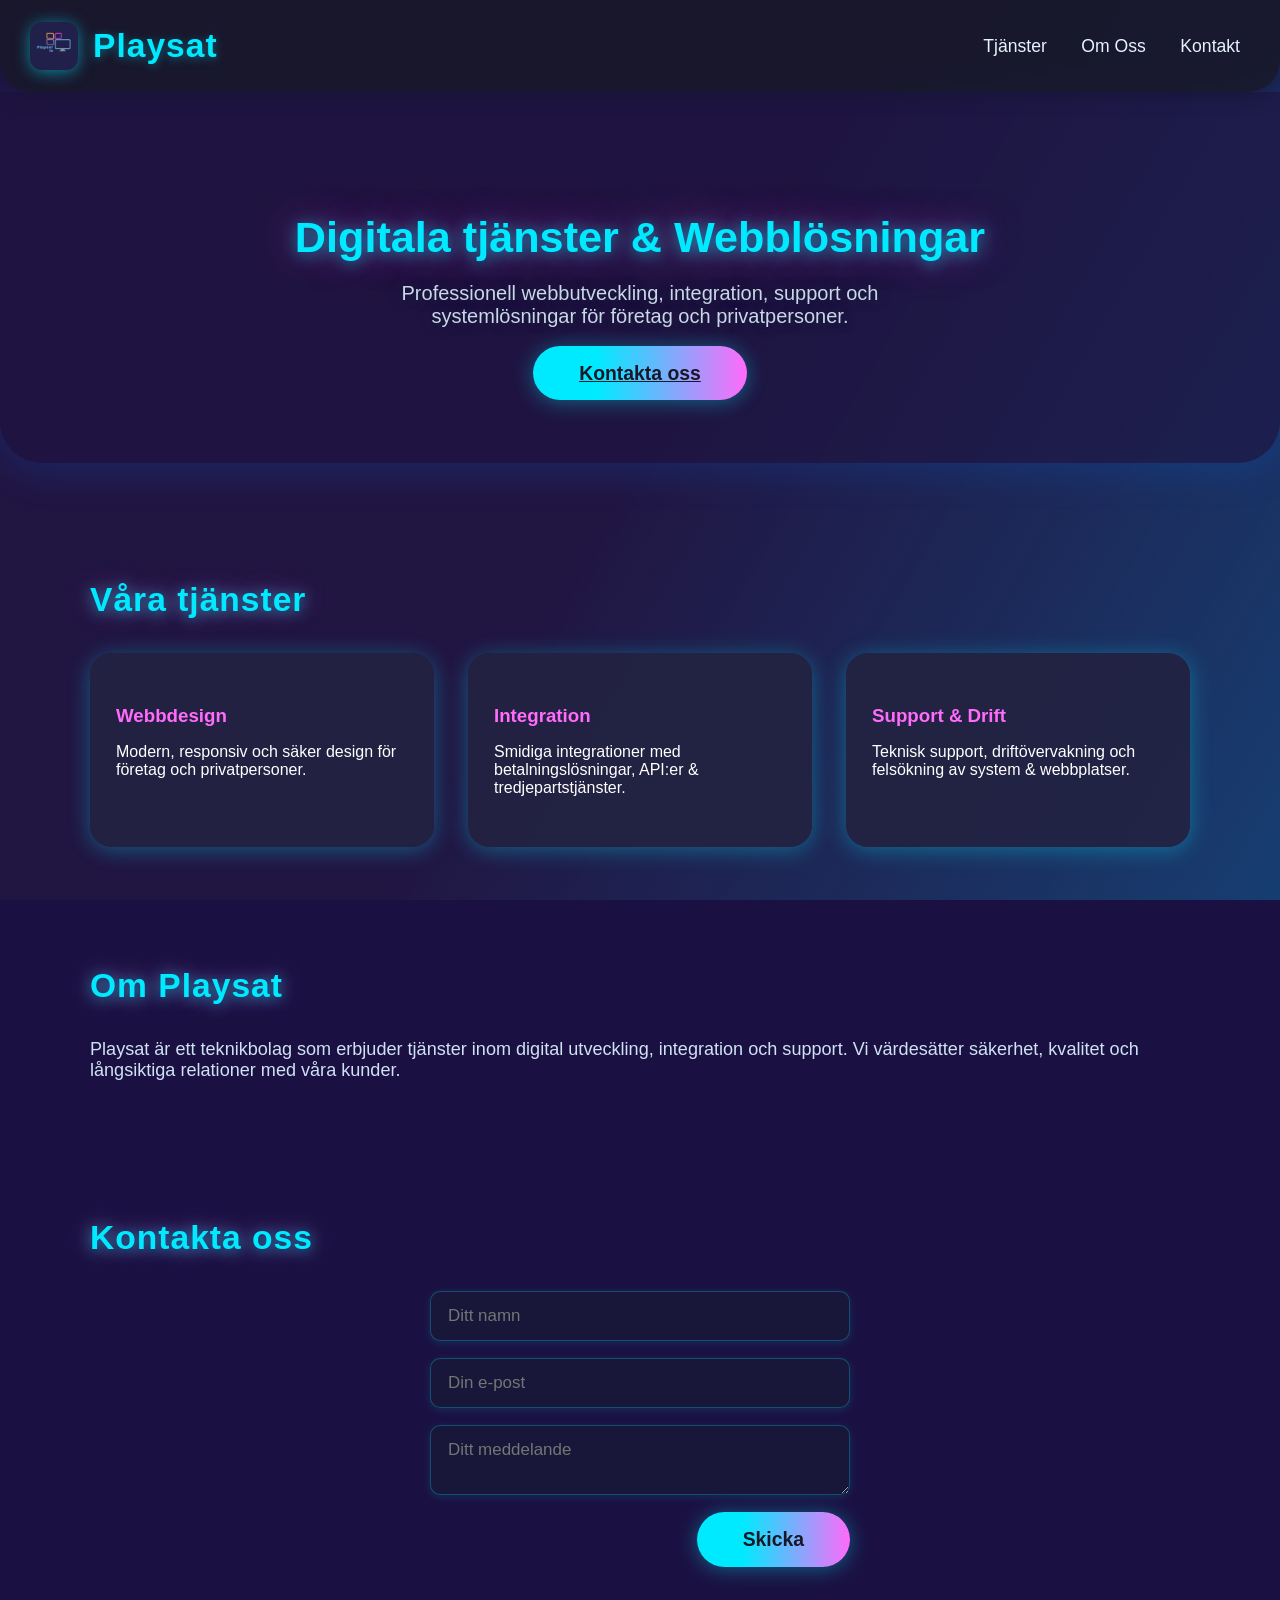
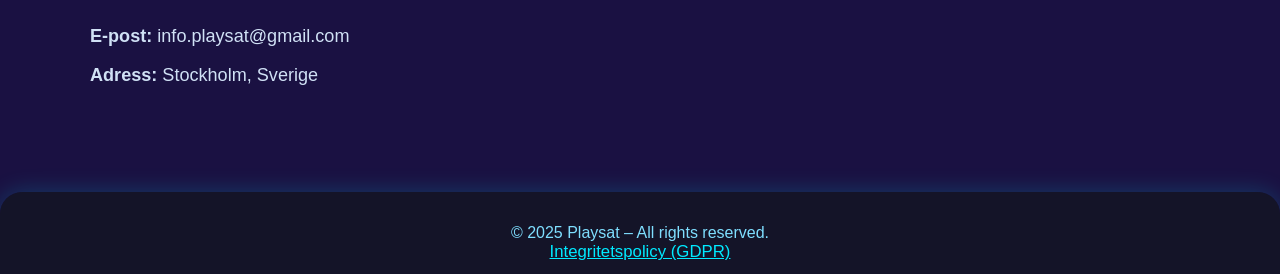
==== index.html @ 09a745bb "Add files via upload Första uppladdningen" ====
<!DOCTYPE html>
<html lang="sv">
<head>
  <meta charset="UTF-8">
  <meta name="viewport" content="width=device-width,initial-scale=1">
  <meta name="description" content="Playsat – Professionella digitala tjänster, webbdesign, systemintegration & support för företag och privatpersoner.">
  <title>Playsat</title>
  <link rel="stylesheet" href="style.css">
  <link rel="icon" href="ic_launcher.png" type="image/png">
  <!-- Favicon (valfritt) -->
  <!-- <link rel="icon" type="image/png" href="ic_launcher.png"> -->
</head>
<body>
  <header>
    <div class="logo-wrap">
      <img src="ic_launcher.png" alt="Playsat Logo" class="logo">
      <span class="brand-title">Playsat</span>
    </div>
    <nav>
      <a href="#services">Tjänster</a>
      <a href="#about">Om Oss</a>
      <a href="#contact">Kontakt</a>
    </nav>
  </header>
  <main>
    <section class="hero">
      <h1>Digitala tjänster & Webblösningar</h1>
      <p>
        Professionell webbutveckling, integration, support och systemlösningar för företag och privatpersoner.
      </p>
      <a href="#contact" class="cta-btn">Kontakta oss</a>
    </section>

    <section id="services" class="section services">
      <h2>Våra tjänster</h2>
      <div class="service-grid">
        <div class="service-card">
          <h3>Webbdesign</h3>
          <p>Modern, responsiv och säker design för företag och privatpersoner.</p>
        </div>
        <div class="service-card">
          <h3>Integration</h3>
          <p>Smidiga integrationer med betalningslösningar, API:er & tredjepartstjänster.</p>
        </div>
        <div class="service-card">
          <h3>Support & Drift</h3>
          <p>Teknisk support, driftövervakning och felsökning av system & webbplatser.</p>
        </div>
      </div>
    </section>

    <section id="about" class="section about">
      <h2>Om Playsat</h2>
      <p>
        Playsat är ett teknikbolag som erbjuder tjänster inom digital utveckling, integration och support.
        Vi värdesätter säkerhet, kvalitet och långsiktiga relationer med våra kunder.
      </p>
    </section>

    <section id="contact" class="section contact">
      <h2>Kontakta oss</h2>
      <form 
        class="contact-form" 
        id="contactForm"
        autocomplete="off"
      >
        <input type="text" name="name" placeholder="Ditt namn" required>
        <input type="email" name="email" placeholder="Din e-post" required>
        <textarea name="message" placeholder="Ditt meddelande" required></textarea>
        <!-- Honeypot for bots -->
        <input type="text" name="_gotcha" style="display:none">
        <button type="submit" class="cta-btn">Skicka</button>
        <div id="form-status" style="margin-top:18px;font-size:1.13rem;"></div>
      </form>
      <div class="contact-details">
        <p><strong>E-post:</strong> info.playsat@gmail.com</p>
        <p><strong>Adress:</strong> Stockholm, Sverige</p>
      </div>
    </section>
  </main>
  <footer>
    <span>© 2025 Playsat – All rights reserved.</span>
    <br>
    <a href="#privacy" class="privacy-link">Integritetspolicy (GDPR)</a>
  </footer>
  
  <!-- Modal för GDPR/Integritetspolicy -->
  <div id="privacy-modal" class="privacy-modal">
    <div class="privacy-modal-content">
      <span id="privacy-close" class="privacy-close">&times;</span>
      <h2>Integritetspolicy (GDPR)</h2>
      <p>
        Playsat värnar om din personliga integritet och följer EU:s dataskyddsförordning (GDPR). Vi samlar endast in den information som är nödvändig för att kunna kommunicera med dig och leverera våra tjänster. <br><br>
        <strong>Personuppgifter:</strong> Vi kan samla in namn, e-postadress och meddelanden om du kontaktar oss via formuläret.<br>
        <strong>Användning av uppgifter:</strong> Uppgifterna används endast för kundkontakt, fakturering och support.<br>
        <strong>Lagring & säkerhet:</strong> Vi lagrar dina uppgifter säkert och lämnar aldrig ut dem till tredje part utan ditt samtycke.<br>
        <strong>Rättigheter:</strong> Du har rätt att begära utdrag, rättelse eller radering av dina personuppgifter. Kontakta oss via e-post för frågor om integritet.<br>
        <strong>Kakor (cookies):</strong> Vår webbplats använder endast tekniskt nödvändiga kakor och inga spårningskakor.<br><br>
        Vid frågor, kontakta oss på <a href="mailto:info.playsat@gmail.com">info.playsat@gmail.com</a>.
      </p>
    </div>
  </div>
  <script>
  // GDPR Modal hantering
  document.querySelector('.privacy-link').onclick = function(e) {
    e.preventDefault();
    document.getElementById('privacy-modal').style.display = 'flex';
  };
  document.getElementById('privacy-close').onclick = function() {
    document.getElementById('privacy-modal').style.display = 'none';
  };
  window.onclick = function(event) {
    var modal = document.getElementById('privacy-modal');
    if (event.target == modal) {
      modal.style.display = "none";
    }
  };

  // AJAX Formspree-integration
  document.addEventListener('DOMContentLoaded', function() {
    var form = document.getElementById('contactForm');
    var status = document.getElementById('form-status');
    if (form) {
      form.addEventListener('submit', function(ev) {
        ev.preventDefault();
        status.textContent = "";
        var data = new FormData(form);
        fetch('https://formspree.io/f/xovlljnk', {
          method: 'POST',
          body: data,
          headers: { 'Accept': 'application/json' }
        }).then(function(response) {
          if (response.ok) {
            form.reset();
            status.textContent = "Tack för ditt meddelande! Vi återkommer så snart vi kan.";
            status.style.color = "#00eaff";
          } else {
            response.json().then(function(data){
              if (Object.hasOwn(data, 'errors')) {
                status.textContent = data["errors"].map(function(error) { return error["message"]; }).join(", ");
              } else {
                status.textContent = "Ett fel uppstod, försök igen.";
              }
              status.style.color = "#ff4444";
            });
          }
        }).catch(function(error) {
          status.textContent = "Kunde inte skicka meddelandet. Kontrollera din internetanslutning.";
          status.style.color = "#ff4444";
        });
      });
    }
  });
  </script>
</body>
</html>
---- style.css ----
/* ====== Allmän Bas ====== */
html, body {
  height: 100%;
  margin: 0;
  padding: 0;
  font-family: 'Segoe UI', Arial, sans-serif;
  background: #1a1142 url('blue-and-pink-aesthetic-neon-2rsn3z0iezyln2nl.jpg') no-repeat center center fixed;
  background-size: cover;
  color: #e8f2fc;
}

/* Skuggad overlay för att läsa text */
body::before {
  content: "";
  position: fixed;
  z-index: 0;
  top: 0; left: 0; right: 0; bottom: 0;
  background: linear-gradient(120deg, #26194399 50%, #11baf244 100%);
  pointer-events: none;
}

header {
  background: rgba(24,24,40, 0.85);
  box-shadow: 0 4px 18px 0 #14143499;
  display: flex;
  align-items: center;
  justify-content: space-between;
  padding: 22px 40px 22px 30px;
  position: sticky;
  top: 0;
  z-index: 10;
  border-radius: 0 0 32px 32px;
}

.logo-wrap {
  display: flex;
  align-items: center;
  gap: 15px;
}

.logo {
  width: 48px;
  height: 48px;
  border-radius: 12px;
  background: #20204a;
  box-shadow: 0 2px 16px #00eaff88;
}

.brand-title {
  font-size: 2.1rem;
  font-weight: bold;
  letter-spacing: 1px;
  color: #00eaff;
  text-shadow: 0 2px 10px #00eaff60;
}

nav a {
  color: #e8f2fc;
  text-decoration: none;
  font-size: 1.1rem;
  margin-left: 30px;
  transition: color .2s;
}

nav a:hover {
  color: #ff6bfa;
  text-shadow: 0 0 6px #ff98fb99;
}

/* ====== Hero Section ====== */
.hero {
  text-align: center;
  padding: 85px 16px 78px 16px;
  background: rgba(30,20,65,0.6);
  box-shadow: 0 8px 40px 0 #0070f033;
  border-radius: 0 0 42px 42px;
  position: relative;
  z-index: 1;
  margin-bottom: 36px;
}

.hero h1 {
  font-size: 2.7rem;
  margin-bottom: 20px;
  color: #00eaff;
  text-shadow: 0 2px 16px #00eaff99, 0 0 38px #fa49d188;
}

.hero p {
  font-size: 1.25rem;
  color: #c8d8e8;
  max-width: 540px;
  margin: 0 auto 34px auto;
  text-shadow: 0 0 12px #1b1b3d;
}

.cta-btn {
  background: linear-gradient(90deg, #00eaff 30%, #ff6bfa 100%);
  color: #181828;
  padding: 16px 46px;
  font-size: 1.21rem;
  font-weight: bold;
  border: none;
  border-radius: 28px;
  cursor: pointer;
  box-shadow: 0 2px 20px #00eaff60;
  transition: background .2s, color .2s, box-shadow .2s;
}

.cta-btn:hover {
  background: #ff6bfa;
  color: #fff;
  box-shadow: 0 4px 24px #ff98fb55;
}

/* ====== Sections ====== */
.section {
  padding: 54px 0 38px 0;
  max-width: 1100px;
  margin: 0 auto;
  position: relative;
  z-index: 1;
}

h2 {
  color: #00eaff;
  margin-bottom: 34px;
  font-size: 2.1rem;
  letter-spacing: 1px;
  text-shadow: 0 2px 14px #00eaff80, 0 0 24px #ff98fb77;
}

.services .service-grid {
  display: grid;
  grid-template-columns: repeat(auto-fit,minmax(270px,1fr));
  gap: 34px;
}

.service-card {
  background: rgba(35,35,66,0.93);
  border-radius: 22px;
  box-shadow: 0 3px 22px #00eaff55;
  padding: 34px 26px;
  color: #fff;
  text-align: left;
  transition: box-shadow .2s;
}

.service-card:hover {
  box-shadow: 0 8px 38px #ff98fb77;
}

.service-card h3 {
  color: #ff6bfa;
  margin-bottom: 10px;
}

.about p, .contact-details {
  color: #d0e1f5;
  font-size: 1.13rem;
}

/* ====== Kontakt ====== */
.contact-form {
  max-width: 420px;
  margin: 0 auto 24px auto;
  display: flex;
  flex-direction: column;
  gap: 17px;
}

.contact-form input,
.contact-form textarea {
  background: #1a1a38cc;
  border: 1.5px solid #00eaff44;
  color: #e8f2fc;
  font-size: 1.06rem;
  border-radius: 10px;
  padding: 14px 17px;
  outline: none;
  transition: border .2s, box-shadow .2s;
  font-family: inherit;
  box-shadow: 0 2px 8px #00eaff22;
}

.contact-form input:focus,
.contact-form textarea:focus {
  border: 1.5px solid #ff6bfa;
  box-shadow: 0 0 12px #ff6bfa44;
}

.contact-form button {
  align-self: flex-end;
}

/* ====== Footer ====== */
footer {
  background: rgba(21,21,39,0.93);
  color: #7fdfff;
  text-align: center;
  font-size: 1rem;
  padding: 32px 0 12px 0;
  border-radius: 22px 22px 0 0;
  margin-top: 50px;
  box-shadow: 0 0 24px #00eaff33;
  position: relative;
  z-index: 2;
}

.privacy-link {
  color: #00eaff;
  text-decoration: underline;
  cursor: pointer;
  font-size: 1.05rem;
}

.privacy-modal {
  display: none;
  position: fixed;
  z-index: 5000;
  left: 0; top: 0;
  width: 100vw;
  height: 100vh;
  background: rgba(20, 30, 44, 0.92);
  align-items: center;
  justify-content: center;
}

.privacy-modal-content {
  background: #222243ee;
  color: #e8f2fc;
  border-radius: 24px;
  max-width: 480px;
  margin: 70px auto;
  padding: 38px 34px 28px 34px;
  position: relative;
  box-shadow: 0 8px 40px #ff98fb40;
  font-size: 1.09rem;
}

.privacy-close {
  position: absolute;
  top: 18px; right: 22px;
  font-size: 2.1rem;
  color: #00eaff;
  cursor: pointer;
}

.privacy-modal a {
  color: #00eaff;
  text-decoration: underline;
}


/* ====== Responsive ====== */
@media (max-width: 700px) {
  header {
    flex-direction: column;
    padding: 14px 12px;
    gap: 12px;
    border-radius: 0 0 18px 18px;
  }
  nav {
    margin-left: 0;
  }
  .hero {
    padding: 42px 4px 38px 4px;
    border-radius: 0 0 18px 18px;
  }
  .brand-title {
    font-size: 1.35rem;
  }
  h2 {
    font-size: 1.3rem;
  }
  .service-card {
    padding: 20px 10px;
  }
}
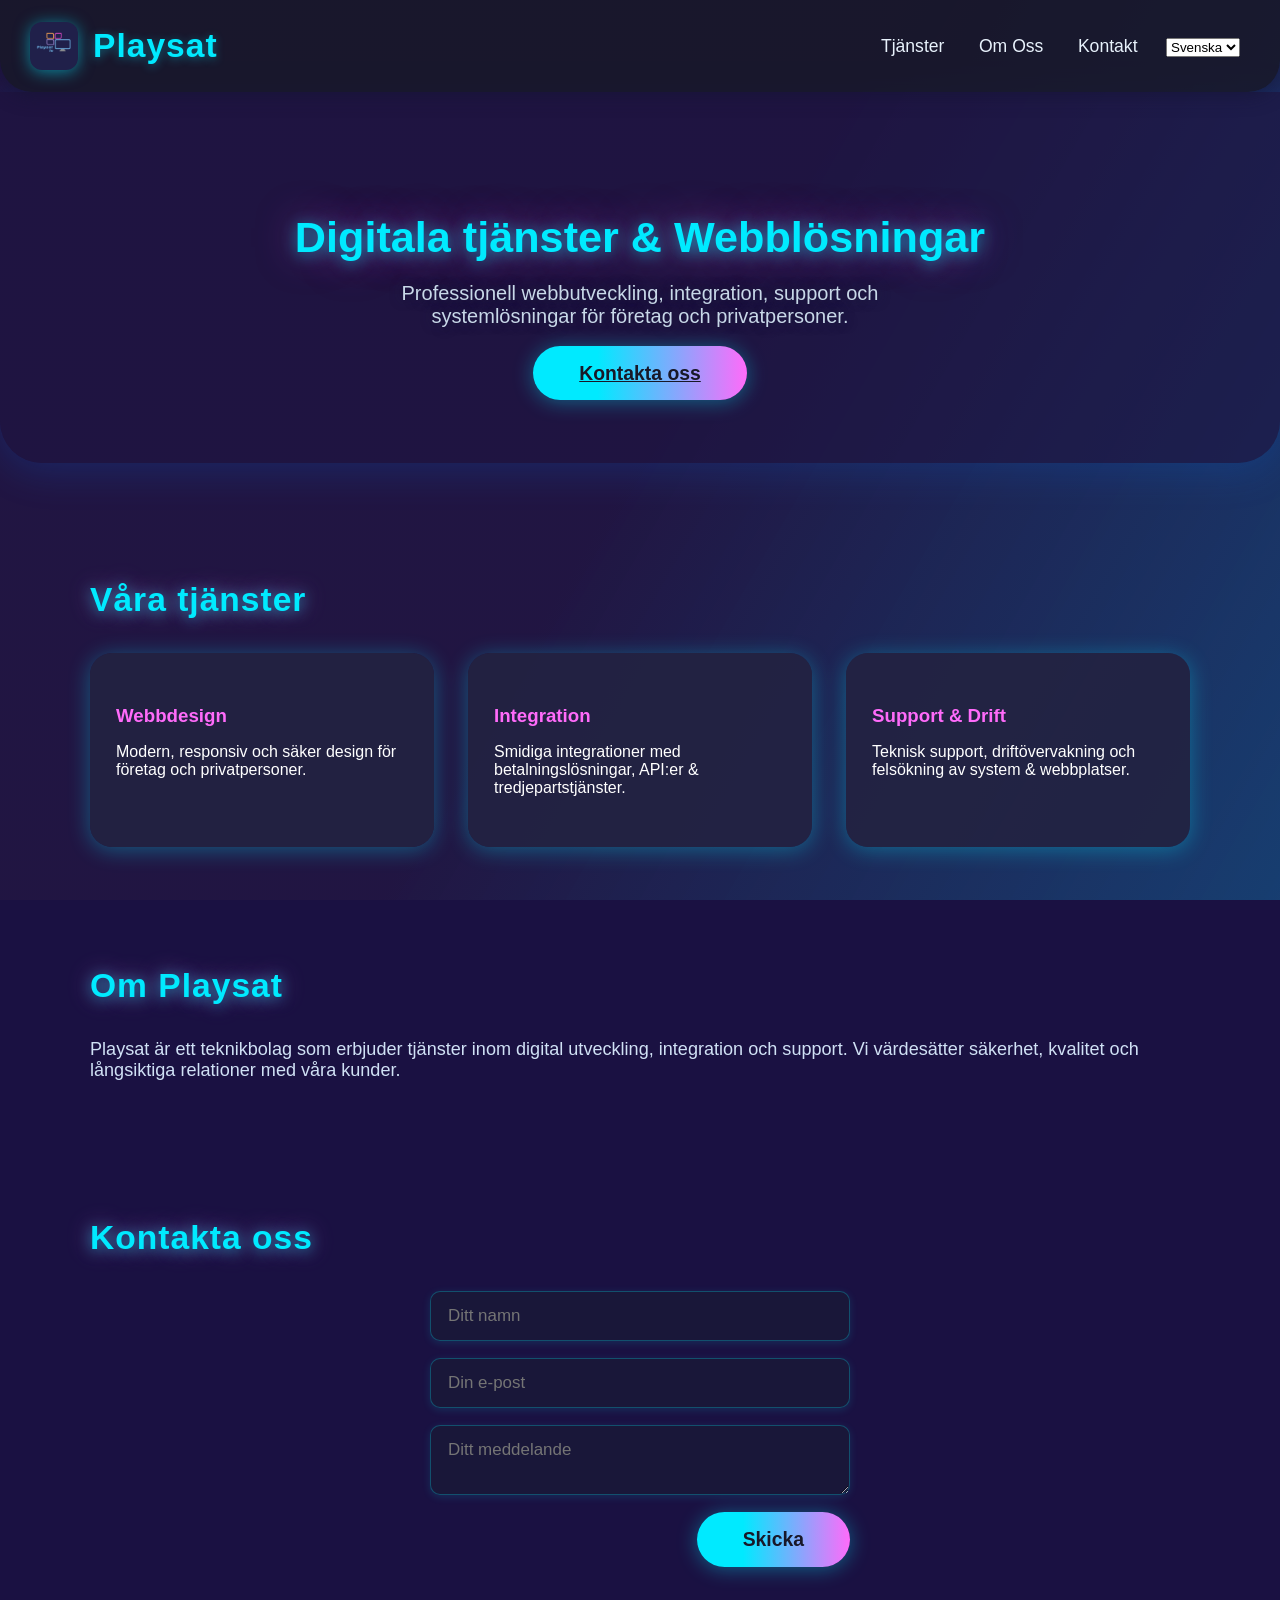
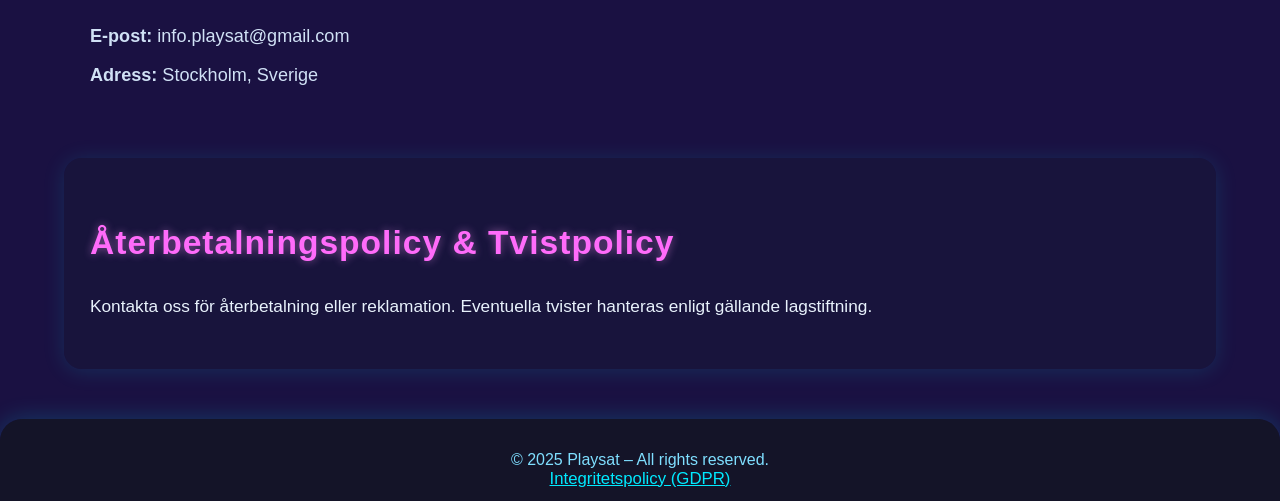
==== commit 5c3c0374: "Add files via upload Uppdaterad hemsida" ====
--- a/index.html
+++ b/index.html
@@ -7,8 +7,6 @@
   <title>Playsat</title>
   <link rel="stylesheet" href="style.css">
   <link rel="icon" href="ic_launcher.png" type="image/png">
-  <!-- Favicon (valfritt) -->
-  <!-- <link rel="icon" type="image/png" href="ic_launcher.png"> -->
 </head>
 <body>
   <header>
@@ -17,79 +15,95 @@
       <span class="brand-title">Playsat</span>
     </div>
     <nav>
-      <a href="#services">Tjänster</a>
-      <a href="#about">Om Oss</a>
-      <a href="#contact">Kontakt</a>
+      <a href="#services" data-translate="nav-services">Tjänster</a>
+      <a href="#about" data-translate="nav-about">Om Oss</a>
+      <a href="#contact" data-translate="nav-contact">Kontakt</a>
+      <select id="lang-switcher" style="margin-left:24px;">
+        <option value="sv">Svenska</option>
+        <option value="en">English</option>
+        <option value="fr">Français</option>
+        <option value="es">Español</option>
+        <option value="de">Deutsch</option>
+        <option value="tr">Türkçe</option>
+        <option value="ar">العربية</option>
+      </select>
     </nav>
   </header>
   <main>
     <section class="hero">
-      <h1>Digitala tjänster & Webblösningar</h1>
-      <p>
+      <h1 data-translate="hero-title">Digitala tjänster & Webblösningar</h1>
+      <p data-translate="hero-desc">
         Professionell webbutveckling, integration, support och systemlösningar för företag och privatpersoner.
       </p>
-      <a href="#contact" class="cta-btn">Kontakta oss</a>
+      <a href="#contact" class="cta-btn" data-translate="cta-contact">Kontakta oss</a>
     </section>
 
     <section id="services" class="section services">
-      <h2>Våra tjänster</h2>
+      <h2 data-translate="services-title">Våra tjänster</h2>
       <div class="service-grid">
         <div class="service-card">
-          <h3>Webbdesign</h3>
-          <p>Modern, responsiv och säker design för företag och privatpersoner.</p>
+          <h3 data-translate="services-web">Webbdesign</h3>
+          <p data-translate="services-web-desc">Modern, responsiv och säker design för företag och privatpersoner.</p>
         </div>
         <div class="service-card">
-          <h3>Integration</h3>
-          <p>Smidiga integrationer med betalningslösningar, API:er & tredjepartstjänster.</p>
+          <h3 data-translate="services-int">Integration</h3>
+          <p data-translate="services-int-desc">Smidiga integrationer med betalningslösningar, API:er & tredjepartstjänster.</p>
         </div>
         <div class="service-card">
-          <h3>Support & Drift</h3>
-          <p>Teknisk support, driftövervakning och felsökning av system & webbplatser.</p>
+          <h3 data-translate="services-sup">Support & Drift</h3>
+          <p data-translate="services-sup-desc">Teknisk support, driftövervakning och felsökning av system & webbplatser.</p>
         </div>
       </div>
     </section>
 
     <section id="about" class="section about">
-      <h2>Om Playsat</h2>
-      <p>
+      <h2 data-translate="about-title">Om Playsat</h2>
+      <p data-translate="about-desc">
         Playsat är ett teknikbolag som erbjuder tjänster inom digital utveckling, integration och support.
         Vi värdesätter säkerhet, kvalitet och långsiktiga relationer med våra kunder.
       </p>
     </section>
 
     <section id="contact" class="section contact">
-      <h2>Kontakta oss</h2>
+      <h2 data-translate="contact-title">Kontakta oss</h2>
       <form 
         class="contact-form" 
         id="contactForm"
         autocomplete="off"
       >
-        <input type="text" name="name" placeholder="Ditt namn" required>
-        <input type="email" name="email" placeholder="Din e-post" required>
-        <textarea name="message" placeholder="Ditt meddelande" required></textarea>
-        <!-- Honeypot for bots -->
+        <input type="text" name="name" placeholder="Ditt namn" required data-translate-placeholder="contact-name">
+        <input type="email" name="email" placeholder="Din e-post" required data-translate-placeholder="contact-email">
+        <textarea name="message" placeholder="Ditt meddelande" required data-translate-placeholder="contact-msg"></textarea>
         <input type="text" name="_gotcha" style="display:none">
-        <button type="submit" class="cta-btn">Skicka</button>
+        <button type="submit" class="cta-btn" data-translate="contact-send">Skicka</button>
         <div id="form-status" style="margin-top:18px;font-size:1.13rem;"></div>
       </form>
       <div class="contact-details">
-        <p><strong>E-post:</strong> info.playsat@gmail.com</p>
-        <p><strong>Adress:</strong> Stockholm, Sverige</p>
+        <p><strong data-translate="contact-mail-label">E-post:</strong> <span data-translate="contact-mail-val">info.playsat@gmail.com</span></p>
+        <p><strong data-translate="contact-adr-label">Adress:</strong> <span data-translate="contact-adr-val">Stockholm, Sverige</span></p>
       </div>
     </section>
+    
+    <section id="policy" class="section policy">
+      <h2 data-translate="policy-title">Återbetalningspolicy & Tvistpolicy</h2>
+      <p data-translate="policy-desc">
+        Kontakta oss för återbetalning eller reklamation. Eventuella tvister hanteras enligt gällande lagstiftning.
+      </p>
+    </section>
+
   </main>
   <footer>
     <span>© 2025 Playsat – All rights reserved.</span>
     <br>
-    <a href="#privacy" class="privacy-link">Integritetspolicy (GDPR)</a>
+    <a href="#privacy" class="privacy-link" data-translate="privacy-link">Integritetspolicy (GDPR)</a>
   </footer>
   
   <!-- Modal för GDPR/Integritetspolicy -->
   <div id="privacy-modal" class="privacy-modal">
     <div class="privacy-modal-content">
       <span id="privacy-close" class="privacy-close">&times;</span>
-      <h2>Integritetspolicy (GDPR)</h2>
-      <p>
+      <h2 data-translate="gdpr-title">Integritetspolicy (GDPR)</h2>
+      <p data-translate="gdpr-desc">
         Playsat värnar om din personliga integritet och följer EU:s dataskyddsförordning (GDPR). Vi samlar endast in den information som är nödvändig för att kunna kommunicera med dig och leverera våra tjänster. <br><br>
         <strong>Personuppgifter:</strong> Vi kan samla in namn, e-postadress och meddelanden om du kontaktar oss via formuläret.<br>
         <strong>Användning av uppgifter:</strong> Uppgifterna används endast för kundkontakt, fakturering och support.<br>
@@ -101,23 +115,187 @@
     </div>
   </div>
   <script>
-  // GDPR Modal hantering
-  document.querySelector('.privacy-link').onclick = function(e) {
-    e.preventDefault();
-    document.getElementById('privacy-modal').style.display = 'flex';
-  };
-  document.getElementById('privacy-close').onclick = function() {
-    document.getElementById('privacy-modal').style.display = 'none';
-  };
-  window.onclick = function(event) {
-    var modal = document.getElementById('privacy-modal');
-    if (event.target == modal) {
-      modal.style.display = "none";
+  // Översättningar
+  const translations = {
+    sv: {
+      "nav-services":"Tjänster", "nav-about":"Om Oss", "nav-contact":"Kontakt",
+      "hero-title":"Digitala tjänster & Webblösningar",
+      "hero-desc":"Professionell webbutveckling, integration, support och systemlösningar för företag och privatpersoner.",
+      "cta-contact":"Kontakta oss",
+      "services-title":"Våra tjänster", "services-web":"Webbdesign",
+      "services-web-desc":"Modern, responsiv och säker design för företag och privatpersoner.",
+      "services-int":"Integration", "services-int-desc":"Smidiga integrationer med betalningslösningar, API:er & tredjepartstjänster.",
+      "services-sup":"Support & Drift", "services-sup-desc":"Teknisk support, driftövervakning och felsökning av system & webbplatser.",
+      "about-title":"Om Playsat", "about-desc":"Playsat är ett teknikbolag som erbjuder tjänster inom digital utveckling, integration och support.\nVi värdesätter säkerhet, kvalitet och långsiktiga relationer med våra kunder.",
+      "contact-title":"Kontakta oss", "contact-send":"Skicka",
+      "contact-name":"Ditt namn", "contact-email":"Din e-post", "contact-msg":"Ditt meddelande",
+      "contact-mail-label":"E-post:", "contact-mail-val":"info.playsat@gmail.com", "contact-adr-label":"Adress:", "contact-adr-val":"Stockholm, Sverige",
+      "policy-title":"Återbetalningspolicy & Tvistpolicy", "policy-desc":"Kontakta oss för återbetalning eller reklamation. Eventuella tvister hanteras enligt gällande lagstiftning.",
+      "privacy-link":"Integritetspolicy (GDPR)",
+      "gdpr-title":"Integritetspolicy (GDPR)",
+      "gdpr-desc":"Playsat värnar om din personliga integritet och följer EU:s dataskyddsförordning (GDPR). Vi samlar endast in den information som är nödvändig för att kunna kommunicera med dig och leverera våra tjänster. <br><br><strong>Personuppgifter:</strong> Vi kan samla in namn, e-postadress och meddelanden om du kontaktar oss via formuläret.<br><strong>Användning av uppgifter:</strong> Uppgifterna används endast för kundkontakt, fakturering och support.<br><strong>Lagring & säkerhet:</strong> Vi lagrar dina uppgifter säkert och lämnar aldrig ut dem till tredje part utan ditt samtycke.<br><strong>Rättigheter:</strong> Du har rätt att begära utdrag, rättelse eller radering av dina personuppgifter. Kontakta oss via e-post för frågor om integritet.<br><strong>Kakor (cookies):</strong> Vår webbplats använder endast tekniskt nödvändiga kakor och inga spårningskakor.<br><br>Vid frågor, kontakta oss på <a href=\"mailto:info.playsat@gmail.com\">info.playsat@gmail.com</a>."
+    },
+    en: {
+      "nav-services":"Services", "nav-about":"About", "nav-contact":"Contact",
+      "hero-title":"Digital Services & Web Solutions",
+      "hero-desc":"Professional web development, integration, support and system solutions for companies and individuals.",
+      "cta-contact":"Contact us",
+      "services-title":"Our Services", "services-web":"Web Design",
+      "services-web-desc":"Modern, responsive and secure design for businesses and individuals.",
+      "services-int":"Integration", "services-int-desc":"Smooth integrations with payment solutions, APIs & third-party services.",
+      "services-sup":"Support & Operations", "services-sup-desc":"Technical support, system monitoring and troubleshooting.",
+      "about-title":"About Playsat", "about-desc":"Playsat is a technology company offering services in digital development, integration and support.\nWe value security, quality and long-term relationships with our clients.",
+      "contact-title":"Contact Us", "contact-send":"Send",
+      "contact-name":"Your name", "contact-email":"Your email", "contact-msg":"Your message",
+      "contact-mail-label":"Email:", "contact-mail-val":"info.playsat@gmail.com", "contact-adr-label":"Address:", "contact-adr-val":"Stockholm, Sweden",
+      "policy-title":"Refund & Dispute Policy", "policy-desc":"Contact us for refund or complaint. Any disputes are handled according to applicable law.",
+      "privacy-link":"Privacy Policy (GDPR)",
+      "gdpr-title":"Privacy Policy (GDPR)",
+      "gdpr-desc":"Playsat cares about your privacy and complies with the EU General Data Protection Regulation (GDPR). We only collect the information necessary to communicate with you and deliver our services. <br><br><strong>Personal data:</strong> We may collect your name, email address, and messages if you contact us via the form.<br><strong>Use of data:</strong> The data is used only for customer contact, invoicing, and support.<br><strong>Storage & security:</strong> We store your data securely and never share it with third parties without your consent.<br><strong>Rights:</strong> You have the right to request a copy, correction or deletion of your personal data. Contact us by email for questions about privacy.<br><strong>Cookies:</strong> Our website uses only technically necessary cookies and no tracking cookies.<br><br>For questions, contact us at <a href=\"mailto:info.playsat@gmail.com\">info.playsat@gmail.com</a>."
+    },
+    // ---- Lägg till fler språk på samma sätt nedan ----
+    fr: {
+      "nav-services":"Services", "nav-about":"À propos", "nav-contact":"Contact",
+      "hero-title":"Services numériques & solutions web",
+      "hero-desc":"Développement web professionnel, intégration, support et solutions système pour entreprises et particuliers.",
+      "cta-contact":"Contactez-nous",
+      "services-title":"Nos services", "services-web":"Webdesign",
+      "services-web-desc":"Conception moderne, réactive et sécurisée pour entreprises et particuliers.",
+      "services-int":"Intégration", "services-int-desc":"Intégrations fluides avec solutions de paiement, API et services tiers.",
+      "services-sup":"Support & Exploitation", "services-sup-desc":"Support technique, surveillance et dépannage des systèmes & sites web.",
+      "about-title":"À propos de Playsat", "about-desc":"Playsat est une société technologique qui propose des services de développement numérique, d'intégration et de support.\nNous valorisons la sécurité, la qualité et des relations à long terme avec nos clients.",
+      "contact-title":"Contactez-nous", "contact-send":"Envoyer",
+      "contact-name":"Votre nom", "contact-email":"Votre e-mail", "contact-msg":"Votre message",
+      "contact-mail-label":"E-mail :", "contact-mail-val":"info.playsat@gmail.com", "contact-adr-label":"Adresse :", "contact-adr-val":"Stockholm, Suède",
+      "policy-title":"Politique de remboursement et de litige", "policy-desc":"Contactez-nous pour un remboursement ou une réclamation. Tout litige est traité conformément à la législation en vigueur.",
+      "privacy-link":"Politique de confidentialité (RGPD)",
+      "gdpr-title":"Politique de confidentialité (RGPD)",
+      "gdpr-desc":"Playsat attache de l'importance à votre vie privée et respecte le Règlement général sur la protection des données (RGPD) de l'UE. Nous ne collectons que les informations nécessaires pour communiquer avec vous et fournir nos services. <br><br><strong>Données personnelles :</strong> Nous pouvons collecter votre nom, votre adresse e-mail et vos messages si vous nous contactez via le formulaire.<br><strong>Utilisation des données :</strong> Les données sont utilisées uniquement pour le contact client, la facturation et le support.<br><strong>Stockage & sécurité :</strong> Nous stockons vos données en toute sécurité et ne les partageons jamais avec des tiers sans votre consentement.<br><strong>Droits :</strong> Vous avez le droit de demander une copie, une correction ou la suppression de vos données personnelles. Contactez-nous par e-mail pour toute question relative à la confidentialité.<br><strong>Cookies :</strong> Notre site n'utilise que des cookies techniquement nécessaires et aucun cookie de suivi.<br><br>Pour toute question, contactez-nous à <a href=\"mailto:info.playsat@gmail.com\">info.playsat@gmail.com</a>."
+    },
+    es: {
+      "nav-services":"Servicios", "nav-about":"Sobre Nosotros", "nav-contact":"Contacto",
+      "hero-title":"Servicios digitales y soluciones web",
+      "hero-desc":"Desarrollo web profesional, integración, soporte y soluciones de sistemas para empresas y particulares.",
+      "cta-contact":"Contáctanos",
+      "services-title":"Nuestros servicios", "services-web":"Diseño web",
+      "services-web-desc":"Diseño moderno, responsivo y seguro para empresas y particulares.",
+      "services-int":"Integración", "services-int-desc":"Integraciones sencillas con soluciones de pago, API y servicios de terceros.",
+      "services-sup":"Soporte y Operaciones", "services-sup-desc":"Soporte técnico, monitorización y resolución de problemas de sistemas y sitios web.",
+      "about-title":"Sobre Playsat", "about-desc":"Playsat es una empresa tecnológica que ofrece servicios de desarrollo digital, integración y soporte.\nValoramos la seguridad, la calidad y las relaciones a largo plazo con nuestros clientes.",
+      "contact-title":"Contáctanos", "contact-send":"Enviar",
+      "contact-name":"Tu nombre", "contact-email":"Tu correo electrónico", "contact-msg":"Tu mensaje",
+      "contact-mail-label":"Correo electrónico:", "contact-mail-val":"info.playsat@gmail.com", "contact-adr-label":"Dirección:", "contact-adr-val":"Estocolmo, Suecia",
+      "policy-title":"Política de reembolso y disputas", "policy-desc":"Contáctanos para reembolsos o reclamaciones. Cualquier disputa se resuelve de acuerdo con la legislación vigente.",
+      "privacy-link":"Política de privacidad (RGPD)",
+      "gdpr-title":"Política de privacidad (RGPD)",
+      "gdpr-desc":"Playsat se preocupa por tu privacidad y cumple con el Reglamento General de Protección de Datos (RGPD) de la UE. Solo recopilamos la información necesaria para comunicarnos contigo y prestar nuestros servicios. <br><br><strong>Datos personales:</strong> Podemos recopilar tu nombre, correo electrónico y mensajes si nos contactas a través del formulario.<br><strong>Uso de los datos:</strong> Los datos solo se utilizan para contacto con el cliente, facturación y soporte.<br><strong>Almacenamiento y seguridad:</strong> Almacenamos tus datos de forma segura y nunca los compartimos con terceros sin tu consentimiento.<br><strong>Derechos:</strong> Tienes derecho a solicitar una copia, corrección o eliminación de tus datos personales. Contáctanos por correo electrónico para cuestiones de privacidad.<br><strong>Cookies:</strong> Nuestro sitio solo utiliza cookies técnicamente necesarias y ninguna cookie de seguimiento.<br><br>Para preguntas, contáctanos en <a href=\"mailto:info.playsat@gmail.com\">info.playsat@gmail.com</a>."
+    },
+    de: {
+      "nav-services":"Dienstleistungen", "nav-about":"Über uns", "nav-contact":"Kontakt",
+      "hero-title":"Digitale Dienstleistungen & Weblösungen",
+      "hero-desc":"Professionelle Webentwicklung, Integration, Support und Systemlösungen für Unternehmen und Privatpersonen.",
+      "cta-contact":"Kontaktieren Sie uns",
+      "services-title":"Unsere Dienstleistungen", "services-web":"Webdesign",
+      "services-web-desc":"Modernes, responsives und sicheres Design für Unternehmen und Privatpersonen.",
+      "services-int":"Integration", "services-int-desc":"Nahtlose Integration von Zahlungslösungen, APIs und Drittanbieterdiensten.",
+      "services-sup":"Support & Betrieb", "services-sup-desc":"Technischer Support, Systemüberwachung und Fehlerbehebung für Systeme und Websites.",
+      "about-title":"Über Playsat", "about-desc":"Playsat ist ein Technologieunternehmen, das Dienstleistungen in den Bereichen digitale Entwicklung, Integration und Support anbietet.\nWir legen Wert auf Sicherheit, Qualität und langfristige Beziehungen zu unseren Kunden.",
+      "contact-title":"Kontaktieren Sie uns", "contact-send":"Senden",
+      "contact-name":"Ihr Name", "contact-email":"Ihre E-Mail", "contact-msg":"Ihre Nachricht",
+      "contact-mail-label":"E-Mail:", "contact-mail-val":"info.playsat@gmail.com", "contact-adr-label":"Adresse:", "contact-adr-val":"Stockholm, Schweden",
+      "policy-title":"Rückerstattungs- & Streitbeilegungspolitik", "policy-desc":"Kontaktieren Sie uns für Rückerstattungen oder Reklamationen. Alle Streitigkeiten werden nach geltendem Recht behandelt.",
+      "privacy-link":"Datenschutzrichtlinie (DSGVO)",
+      "gdpr-title":"Datenschutzrichtlinie (DSGVO)",
+      "gdpr-desc":"Playsat legt Wert auf Ihre Privatsphäre und hält die EU-Datenschutz-Grundverordnung (DSGVO) ein. Wir erheben nur die Daten, die zur Kommunikation mit Ihnen und zur Erbringung unserer Dienstleistungen erforderlich sind. <br><br><strong>Personenbezogene Daten:</strong> Wir können Ihren Namen, Ihre E-Mail-Adresse und Nachrichten erfassen, wenn Sie uns über das Formular kontaktieren.<br><strong>Verwendung der Daten:</strong> Die Daten werden nur für den Kundenkontakt, die Rechnungsstellung und den Support verwendet.<br><strong>Speicherung & Sicherheit:</strong> Wir speichern Ihre Daten sicher und geben sie niemals ohne Ihre Zustimmung an Dritte weiter.<br><strong>Rechte:</strong> Sie haben das Recht, eine Kopie, Berichtigung oder Löschung Ihrer personenbezogenen Daten zu verlangen. Kontaktieren Sie uns per E-Mail bei Fragen zum Datenschutz.<br><strong>Cookies:</strong> Unsere Website verwendet nur technisch notwendige Cookies und keine Tracking-Cookies.<br><br>Bei Fragen kontaktieren Sie uns unter <a href=\"mailto:info.playsat@gmail.com\">info.playsat@gmail.com</a>."
+    },
+    tr: {
+      "nav-services":"Hizmetler", "nav-about":"Hakkımızda", "nav-contact":"İletişim",
+      "hero-title":"Dijital Hizmetler & Web Çözümleri",
+      "hero-desc":"Şirketler ve bireyler için profesyonel web geliştirme, entegrasyon, destek ve sistem çözümleri.",
+      "cta-contact":"Bize ulaşın",
+      "services-title":"Hizmetlerimiz", "services-web":"Web Tasarımı",
+      "services-web-desc":"Şirketler ve bireyler için modern, duyarlı ve güvenli tasarım.",
+      "services-int":"Entegrasyon", "services-int-desc":"Ödeme çözümleri, API'ler ve üçüncü taraf hizmetlerle sorunsuz entegrasyonlar.",
+      "services-sup":"Destek & Operasyon", "services-sup-desc":"Teknik destek, sistem izleme ve sorun giderme.",
+      "about-title":"Playsat Hakkında", "about-desc":"Playsat, dijital geliştirme, entegrasyon ve destek alanlarında hizmet sunan bir teknoloji şirketidir.\nGüvenlik, kalite ve müşterilerimizle uzun vadeli ilişkiler bizim için önemlidir.",
+      "contact-title":"Bize ulaşın", "contact-send":"Gönder",
+      "contact-name":"Adınız", "contact-email":"E-posta adresiniz", "contact-msg":"Mesajınız",
+      "contact-mail-label":"E-posta:", "contact-mail-val":"info.playsat@gmail.com", "contact-adr-label":"Adres:", "contact-adr-val":"Stockholm, İsveç",
+      "policy-title":"İade & İhtilaf Politikası", "policy-desc":"İade veya şikayet için bizimle iletişime geçin. Herhangi bir ihtilaf yürürlükteki yasalara göre çözülür.",
+      "privacy-link":"Gizlilik Politikası (GDPR)",
+      "gdpr-title":"Gizlilik Politikası (GDPR)",
+      "gdpr-desc":"Playsat, gizliliğinize önem verir ve AB Genel Veri Koruma Yönetmeliği'ne (GDPR) uyar. Sizinle iletişim kurmak ve hizmetlerimizi sunmak için gerekli olan bilgiler dışında veri toplamıyoruz. <br><br><strong>Kişisel veriler:</strong> Formu kullanarak bize ulaşırsanız adınızı, e-posta adresinizi ve mesajınızı toplayabiliriz.<br><strong>Veri kullanımı:</strong> Veriler sadece müşteri iletişimi, faturalandırma ve destek için kullanılır.<br><strong>Saklama & güvenlik:</strong> Verilerinizi güvenli bir şekilde saklıyor ve sizin izniniz olmadan asla üçüncü şahıslarla paylaşmıyoruz.<br><strong>Haklar:</strong> Kişisel verilerinizin bir kopyasını, düzeltilmesini veya silinmesini talep etme hakkına sahipsiniz. Gizlilikle ilgili sorularınız için e-posta ile bize ulaşabilirsiniz.<br><strong>Çerezler:</strong> Sitemiz yalnızca teknik olarak gerekli çerezleri kullanır, izleme çerezi kullanmaz.<br><br>Sorularınız için <a href=\"mailto:info.playsat@gmail.com\">info.playsat@gmail.com</a> adresinden bizimle iletişime geçin."
+    },
+    ar: {
+      "nav-services":"الخدمات", "nav-about":"من نحن", "nav-contact":"اتصال",
+      "hero-title":"الخدمات الرقمية وحلول الويب",
+      "hero-desc":"تطوير مواقع محترف، تكامل، دعم وحلول أنظمة للشركات والأفراد.",
+      "cta-contact":"تواصل معنا",
+      "services-title":"خدماتنا", "services-web":"تصميم المواقع",
+      "services-web-desc":"تصميم عصري وآمن وسريع للشركات والأفراد.",
+      "services-int":"التكامل", "services-int-desc":"تكامل سلس مع حلول الدفع وواجهات البرمجة وخدمات الأطراف الثالثة.",
+      "services-sup":"الدعم والتشغيل", "services-sup-desc":"دعم فني، مراقبة الأنظمة وحل المشكلات.",
+      "about-title":"حول Playsat", "about-desc":"Playsat هي شركة تقنية تقدم خدمات في التطوير الرقمي والتكامل والدعم.\nنقدر الأمان والجودة والعلاقات طويلة الأمد مع عملائنا.",
+      "contact-title":"اتصل بنا", "contact-send":"إرسال",
+      "contact-name":"اسمك", "contact-email":"بريدك الإلكتروني", "contact-msg":"رسالتك",
+      "contact-mail-label":"البريد الإلكتروني:", "contact-mail-val":"info.playsat@gmail.com", "contact-adr-label":"العنوان:", "contact-adr-val":"ستوكهولم، السويد",
+      "policy-title":"سياسة الاسترداد وحل النزاعات", "policy-desc":"يرجى التواصل معنا للاسترداد أو تقديم شكوى. تتم معالجة أي نزاعات وفقًا للقوانين المعمول بها.",
+      "privacy-link":"سياسة الخصوصية (GDPR)",
+      "gdpr-title":"سياسة الخصوصية (GDPR)",
+      "gdpr-desc":"تهتم Playsat بخصوصيتك وتلتزم باللائحة العامة لحماية البيانات (GDPR) التابعة للاتحاد الأوروبي. نجمع فقط المعلومات الضرورية للتواصل معك وتقديم خدماتنا. <br><br><strong>البيانات الشخصية:</strong> قد نقوم بجمع اسمك وبريدك الإلكتروني ورسائلك إذا تواصلت معنا عبر النموذج.<br><strong>استخدام البيانات:</strong> يتم استخدام البيانات فقط للاتصال بالعملاء، والفوترة، والدعم.<br><strong>التخزين والأمان:</strong> نقوم بتخزين بياناتك بأمان ولا نشاركها أبدًا مع أطراف ثالثة دون موافقتك.<br><strong>الحقوق:</strong> لديك الحق في طلب نسخة أو تصحيح أو حذف بياناتك الشخصية. تواصل معنا عبر البريد الإلكتروني إذا كانت لديك أسئلة حول الخصوصية.<br><strong>الكوكيز:</strong> يستخدم موقعنا فقط الكوكيز الضرورية تقنيًا ولا يستخدم أي كوكيز تتبع.<br><br>للاستفسارات، يرجى التواصل معنا عبر <a href=\"mailto:info.playsat@gmail.com\">info.playsat@gmail.com</a>."
     }
   };
 
-  // AJAX Formspree-integration
+  // Funktion: Byt språk
+  function setLanguage(lang) {
+    document.querySelectorAll('[data-translate]').forEach(function(el) {
+      var key = el.getAttribute('data-translate');
+      if (translations[lang] && translations[lang][key]) {
+        el.innerHTML = translations[lang][key];
+      }
+    });
+    // Placeholder-översättningar
+    document.querySelectorAll('[data-translate-placeholder]').forEach(function(el) {
+      var key = el.getAttribute('data-translate-placeholder');
+      if (translations[lang] && translations[lang][key]) {
+        el.setAttribute('placeholder', translations[lang][key]);
+      }
+    });
+    // RTL-stöd för arabiska
+    if(lang === "ar") {
+      document.body.dir = "rtl";
+      document.body.style.textAlign = "right";
+    } else {
+      document.body.dir = "ltr";
+      document.body.style.textAlign = "";
+    }
+  }
+
+  // Språkväxling
   document.addEventListener('DOMContentLoaded', function() {
+    var switcher = document.getElementById('lang-switcher');
+    switcher.addEventListener('change', function() {
+      setLanguage(this.value);
+    });
+    // Sätt default språk
+    setLanguage(switcher.value);
+
+    // GDPR Modal hantering
+    document.querySelector('.privacy-link').onclick = function(e) {
+      e.preventDefault();
+      document.getElementById('privacy-modal').style.display = 'flex';
+    };
+    document.getElementById('privacy-close').onclick = function() {
+      document.getElementById('privacy-modal').style.display = 'none';
+    };
+    window.onclick = function(event) {
+      var modal = document.getElementById('privacy-modal');
+      if (event.target == modal) {
+        modal.style.display = "none";
+      }
+    };
+
+    // AJAX Formspree-integration
     var form = document.getElementById('contactForm');
     var status = document.getElementById('form-status');
     if (form) {
@@ -132,7 +310,7 @@
         }).then(function(response) {
           if (response.ok) {
             form.reset();
-            status.textContent = "Tack för ditt meddelande! Vi återkommer så snart vi kan.";
+            status.textContent = translations[switcher.value]["contact-send-success"] || "Tack för ditt meddelande! Vi återkommer så snart vi kan.";
             status.style.color = "#00eaff";
           } else {
             response.json().then(function(data){
@@ -156,3 +334,4 @@
 </html>
 
 
+
--- a/style.css
+++ b/style.css
@@ -17,6 +17,30 @@
   top: 0; left: 0; right: 0; bottom: 0;
   background: linear-gradient(120deg, #26194399 50%, #11baf244 100%);
   pointer-events: none;
+}
+
+/* RTL-stöd för arabiska */
+body[dir="rtl"] {
+  direction: rtl;
+}
+body[dir="rtl"] header,
+body[dir="rtl"] main,
+body[dir="rtl"] footer {
+  text-align: right;
+}
+body[dir="rtl"] .logo-wrap {
+  flex-direction: row-reverse;
+}
+body[dir="rtl"] nav a,
+body[dir="rtl"] .contact-details p,
+body[dir="rtl"] .about p,
+body[dir="rtl"] .service-card,
+body[dir="rtl"] .hero p,
+body[dir="rtl"] .hero h1 {
+  text-align: right;
+}
+body[dir="rtl"] .privacy-modal-content {
+  text-align: right;
 }
 
 header {
@@ -158,6 +182,24 @@
 .about p, .contact-details {
   color: #d0e1f5;
   font-size: 1.13rem;
+}
+
+/* ====== Policy Section ====== */
+.policy {
+  background: rgba(25,22,60,0.86);
+  border-radius: 18px;
+  box-shadow: 0 2px 22px #00eaff22;
+  padding: 38px 26px 34px 26px;
+  margin-bottom: 30px;
+  margin-top: 16px;
+}
+.policy h2 {
+  color: #ff6bfa;
+  text-shadow: 0 0 8px #ff98fb77;
+}
+.policy p {
+  color: #e8f2fc;
+  font-size: 1.08rem;
 }
 
 /* ====== Kontakt ====== */
@@ -251,6 +293,14 @@
   text-decoration: underline;
 }
 
+body, html {
+  scrollbar-width: none;       /* Firefox */
+  -ms-overflow-style: none;    /* Internet Explorer 10+ */
+}
+
+body::-webkit-scrollbar, html::-webkit-scrollbar {
+  display: none;               /* Chrome, Safari, Opera */
+}
 
 /* ====== Responsive ====== */
 @media (max-width: 700px) {
@@ -278,3 +328,4 @@
   }
 }
 
+
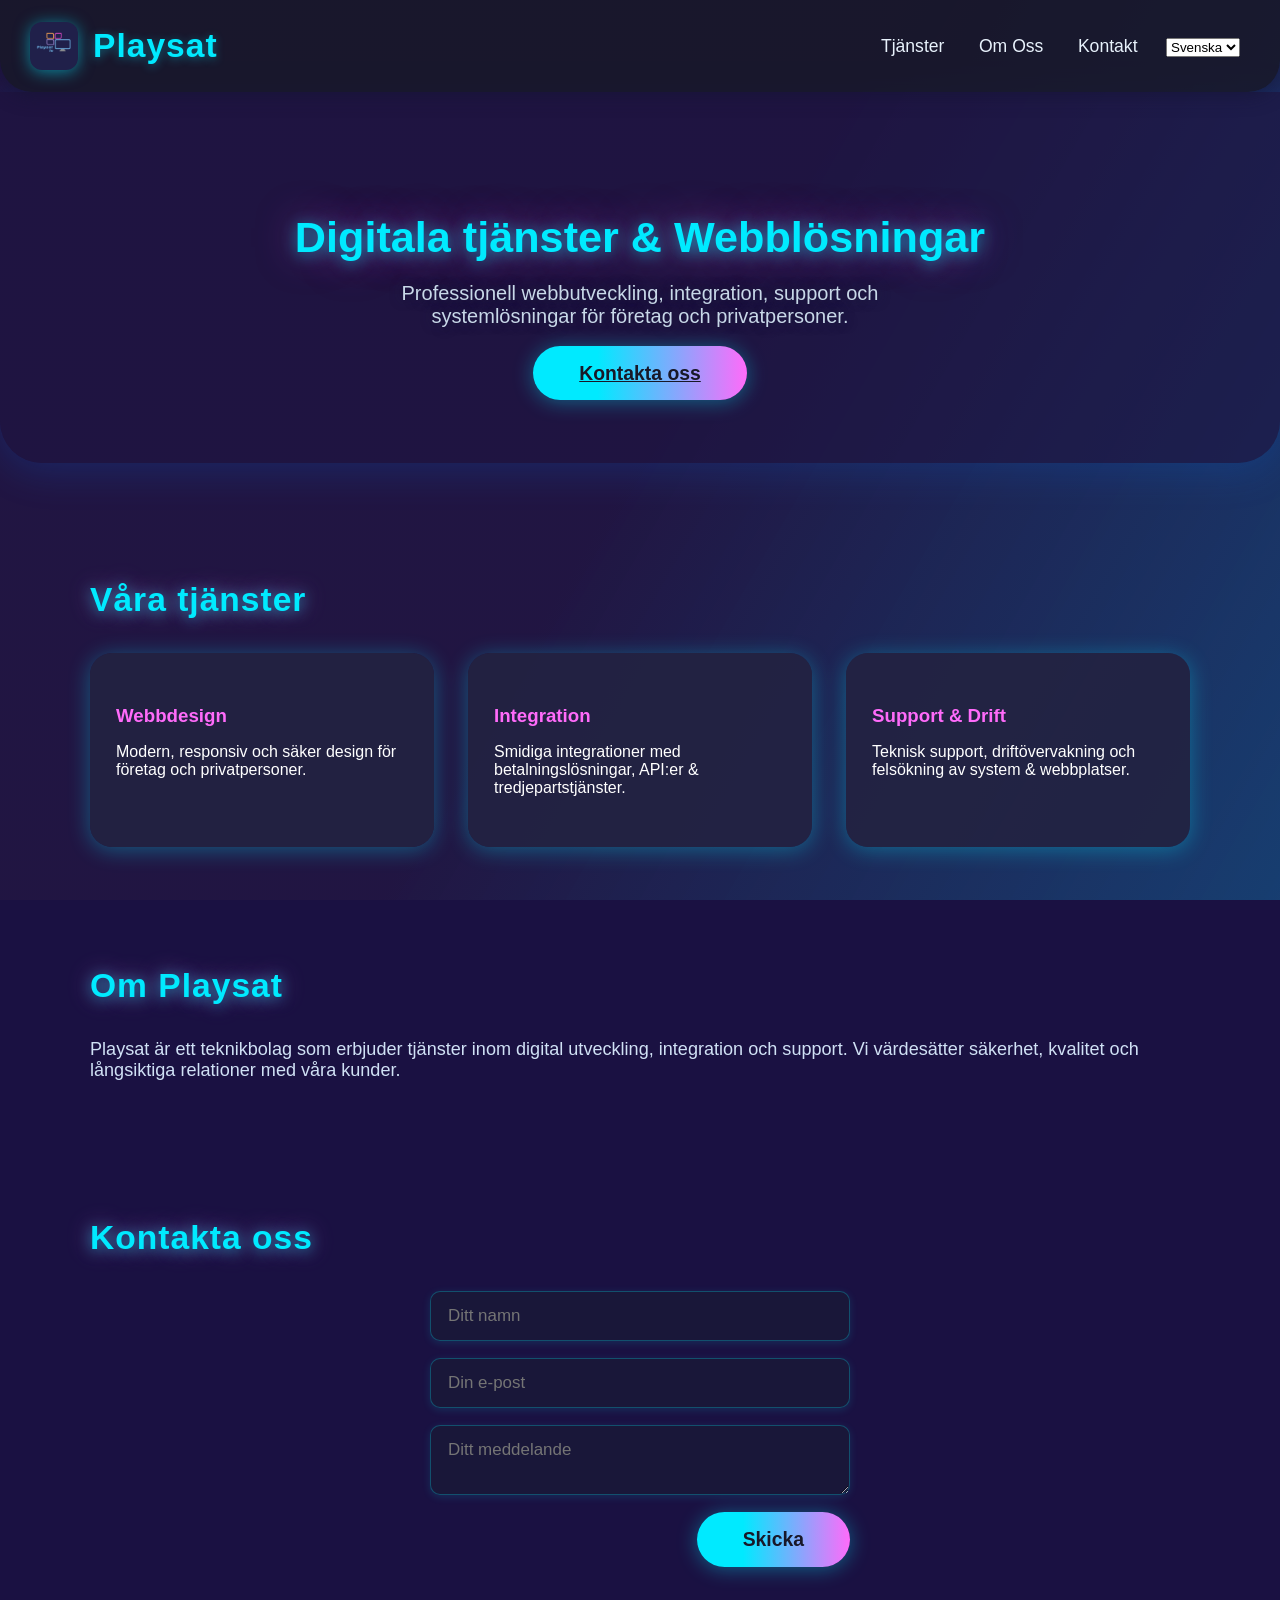
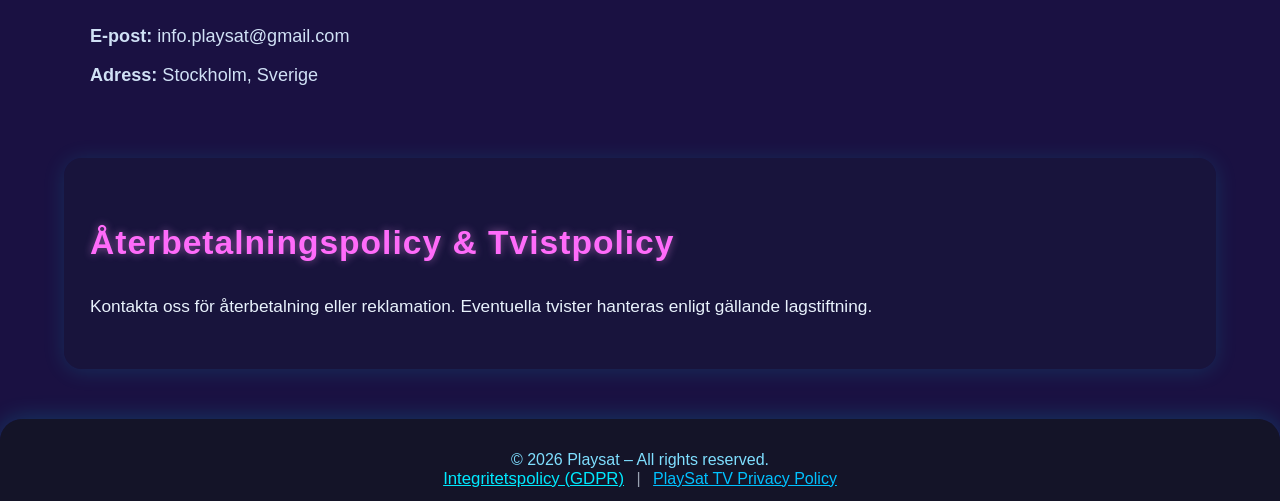
==== commit e474cd81: "Update print statement from 'Hello' to 'Goodbye'" ====
--- a/index.html
+++ b/index.html
@@ -93,10 +93,18 @@
 
   </main>
   <footer>
-    <span>© 2025 Playsat – All rights reserved.</span>
-    <br>
-    <a href="#privacy" class="privacy-link" data-translate="privacy-link">Integritetspolicy (GDPR)</a>
-  </footer>
+
+  <span>© 2026 Playsat – All rights reserved.</span>
+
+  <br>
+
+  <a href="#privacy" class="privacy-link" data-translate="privacy-link">Integritetspolicy (GDPR)</a>
+
+  <span style="color:#9aa3b2;margin:0 8px;">|</span>
+
+  <a href="privacy.html" style="color:#00c2ff;text-decoration:underline;">PlaySat TV Privacy Policy</a>
+
+</footer>
   
   <!-- Modal för GDPR/Integritetspolicy -->
   <div id="privacy-modal" class="privacy-modal">
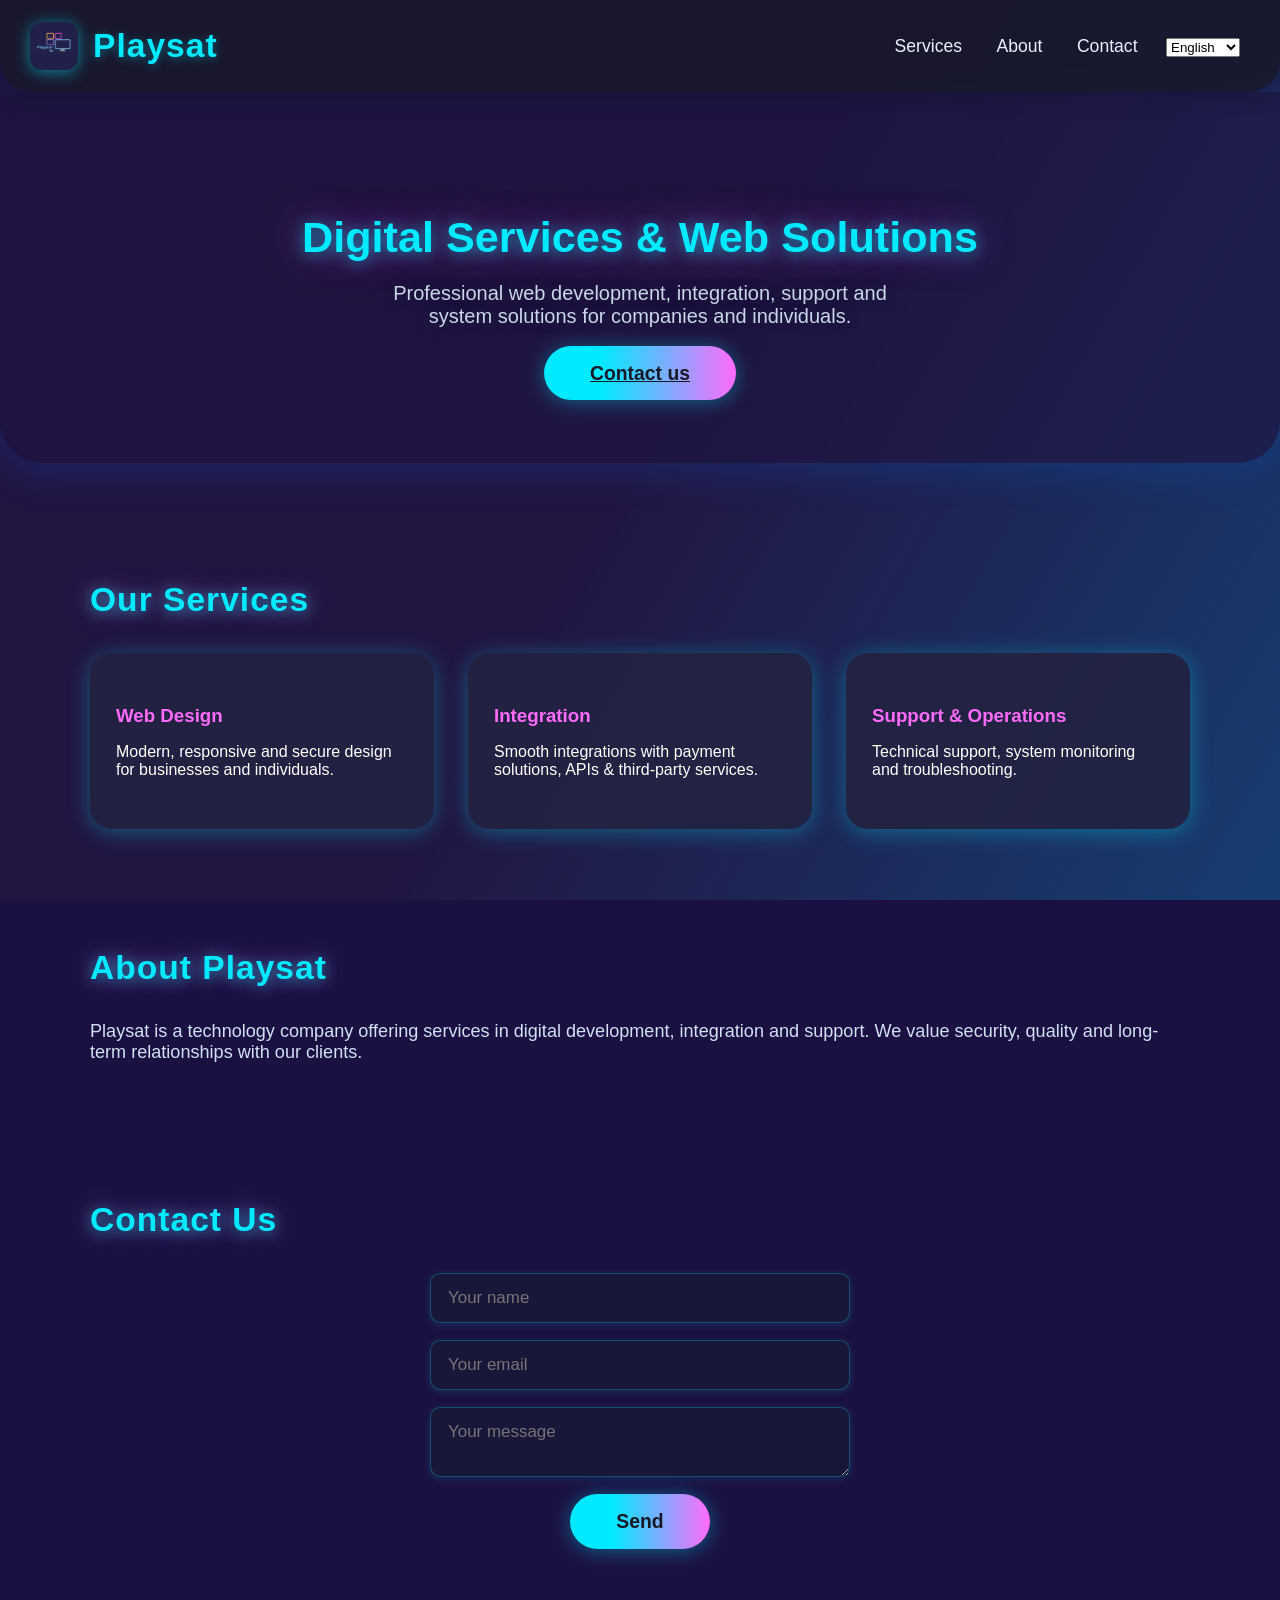
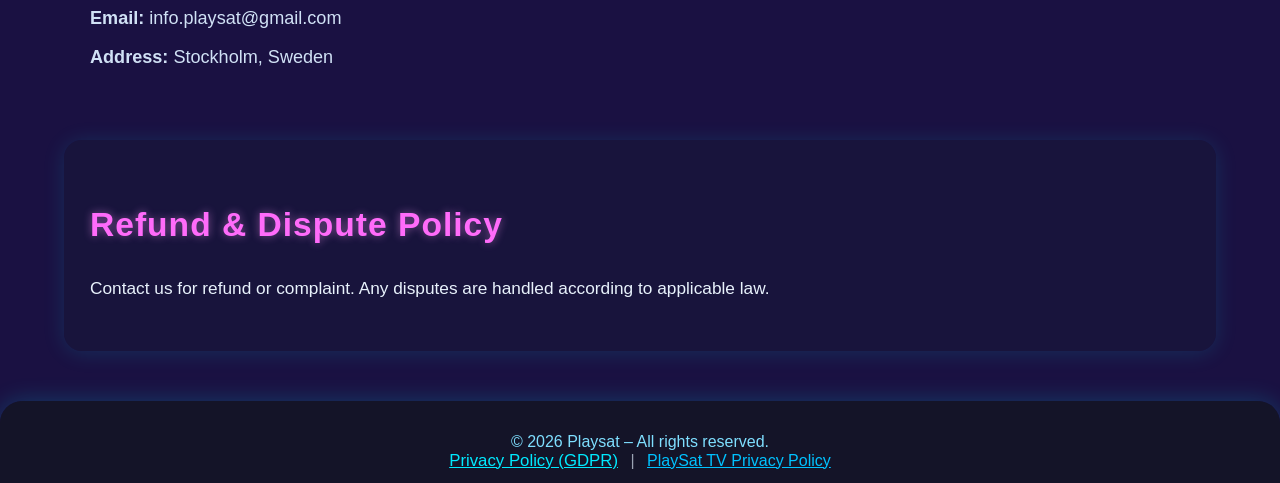
==== commit b72b359d: "Update fmt.Println output from 'Hello' to 'Goodbye'" ====
--- a/index.html
+++ b/index.html
@@ -1,9 +1,9 @@
 <!DOCTYPE html>
-<html lang="sv">
+<html lang="en">
 <head>
   <meta charset="UTF-8">
   <meta name="viewport" content="width=device-width,initial-scale=1">
-  <meta name="description" content="Playsat – Professionella digitala tjänster, webbdesign, systemintegration & support för företag och privatpersoner.">
+  <meta name="description" content="Playsat – Professional digital services, web design, system integration and support for businesses and individuals.">
   <title>Playsat</title>
   <link rel="stylesheet" href="style.css">
   <link rel="icon" href="ic_launcher.png" type="image/png">
@@ -15,12 +15,12 @@
       <span class="brand-title">Playsat</span>
     </div>
     <nav>
-      <a href="#services" data-translate="nav-services">Tjänster</a>
-      <a href="#about" data-translate="nav-about">Om Oss</a>
-      <a href="#contact" data-translate="nav-contact">Kontakt</a>
+      <a href="#services" data-translate="nav-services">Services</a>
+      <a href="#about" data-translate="nav-about">About</a>
+      <a href="#contact" data-translate="nav-contact">Contact</a>
       <select id="lang-switcher" style="margin-left:24px;">
         <option value="sv">Svenska</option>
-        <option value="en">English</option>
+        <option value="en" selected>English</option>
         <option value="fr">Français</option>
         <option value="es">Español</option>
         <option value="de">Deutsch</option>
@@ -31,63 +31,63 @@
   </header>
   <main>
     <section class="hero">
-      <h1 data-translate="hero-title">Digitala tjänster & Webblösningar</h1>
+      <h1 data-translate="hero-title">Digital Services &amp; Web Solutions</h1>
       <p data-translate="hero-desc">
-        Professionell webbutveckling, integration, support och systemlösningar för företag och privatpersoner.
+        Professional web development, integration, support and system solutions for companies and individuals.
       </p>
-      <a href="#contact" class="cta-btn" data-translate="cta-contact">Kontakta oss</a>
+      <a href="#contact" class="cta-btn" data-translate="cta-contact">Contact us</a>
     </section>
 
     <section id="services" class="section services">
-      <h2 data-translate="services-title">Våra tjänster</h2>
+      <h2 data-translate="services-title">Our Services</h2>
       <div class="service-grid">
         <div class="service-card">
-          <h3 data-translate="services-web">Webbdesign</h3>
-          <p data-translate="services-web-desc">Modern, responsiv och säker design för företag och privatpersoner.</p>
+          <h3 data-translate="services-web">Web Design</h3>
+          <p data-translate="services-web-desc">Modern, responsive and secure design for businesses and individuals.</p>
         </div>
         <div class="service-card">
           <h3 data-translate="services-int">Integration</h3>
-          <p data-translate="services-int-desc">Smidiga integrationer med betalningslösningar, API:er & tredjepartstjänster.</p>
+          <p data-translate="services-int-desc">Smooth integrations with payment solutions, APIs &amp; third-party services.</p>
         </div>
         <div class="service-card">
-          <h3 data-translate="services-sup">Support & Drift</h3>
-          <p data-translate="services-sup-desc">Teknisk support, driftövervakning och felsökning av system & webbplatser.</p>
+          <h3 data-translate="services-sup">Support &amp; Operations</h3>
+          <p data-translate="services-sup-desc">Technical support, system monitoring and troubleshooting.</p>
         </div>
       </div>
     </section>
 
     <section id="about" class="section about">
-      <h2 data-translate="about-title">Om Playsat</h2>
+      <h2 data-translate="about-title">About Playsat</h2>
       <p data-translate="about-desc">
-        Playsat är ett teknikbolag som erbjuder tjänster inom digital utveckling, integration och support.
-        Vi värdesätter säkerhet, kvalitet och långsiktiga relationer med våra kunder.
+        Playsat is a technology company offering services in digital development, integration and support.
+        We value security, quality and long-term relationships with our clients.
       </p>
     </section>
 
     <section id="contact" class="section contact">
-      <h2 data-translate="contact-title">Kontakta oss</h2>
+      <h2 data-translate="contact-title">Contact Us</h2>
       <form 
         class="contact-form" 
         id="contactForm"
         autocomplete="off"
       >
-        <input type="text" name="name" placeholder="Ditt namn" required data-translate-placeholder="contact-name">
-        <input type="email" name="email" placeholder="Din e-post" required data-translate-placeholder="contact-email">
-        <textarea name="message" placeholder="Ditt meddelande" required data-translate-placeholder="contact-msg"></textarea>
+        <input type="text" name="name" placeholder="Your name" required data-translate-placeholder="contact-name">
+        <input type="email" name="email" placeholder="Your email" required data-translate-placeholder="contact-email">
+        <textarea name="message" placeholder="Your message" required data-translate-placeholder="contact-msg"></textarea>
         <input type="text" name="_gotcha" style="display:none">
-        <button type="submit" class="cta-btn" data-translate="contact-send">Skicka</button>
+        <button type="submit" class="cta-btn" data-translate="contact-send">Send</button>
         <div id="form-status" style="margin-top:18px;font-size:1.13rem;"></div>
       </form>
       <div class="contact-details">
-        <p><strong data-translate="contact-mail-label">E-post:</strong> <span data-translate="contact-mail-val">info.playsat@gmail.com</span></p>
-        <p><strong data-translate="contact-adr-label">Adress:</strong> <span data-translate="contact-adr-val">Stockholm, Sverige</span></p>
+        <p><strong data-translate="contact-mail-label">Email:</strong> <span data-translate="contact-mail-val">info.playsat@gmail.com</span></p>
+        <p><strong data-translate="contact-adr-label">Address:</strong> <span data-translate="contact-adr-val">Stockholm, Sweden</span></p>
       </div>
     </section>
     
     <section id="policy" class="section policy">
-      <h2 data-translate="policy-title">Återbetalningspolicy & Tvistpolicy</h2>
+      <h2 data-translate="policy-title">Refund &amp; Dispute Policy</h2>
       <p data-translate="policy-desc">
-        Kontakta oss för återbetalning eller reklamation. Eventuella tvister hanteras enligt gällande lagstiftning.
+        Contact us for refund or complaint. Any disputes are handled according to applicable law.
       </p>
     </section>
 
@@ -98,11 +98,11 @@
 
   <br>
 
-  <a href="#privacy" class="privacy-link" data-translate="privacy-link">Integritetspolicy (GDPR)</a>
+  <a href="#privacy" class="privacy-link" data-translate="privacy-link">Privacy Policy (GDPR)</a>
 
   <span style="color:#9aa3b2;margin:0 8px;">|</span>
 
-  <a href="privacy.html" style="color:#00c2ff;text-decoration:underline;">PlaySat TV Privacy Policy</a>
+  <a id="playsat-privacy-page-link" href="privacy/index.html?lang=en" style="color:#00c2ff;text-decoration:underline;">PlaySat TV Privacy Policy</a>
 
 </footer>
   
@@ -110,15 +110,15 @@
   <div id="privacy-modal" class="privacy-modal">
     <div class="privacy-modal-content">
       <span id="privacy-close" class="privacy-close">&times;</span>
-      <h2 data-translate="gdpr-title">Integritetspolicy (GDPR)</h2>
+      <h2 data-translate="gdpr-title">Privacy Policy (GDPR)</h2>
       <p data-translate="gdpr-desc">
-        Playsat värnar om din personliga integritet och följer EU:s dataskyddsförordning (GDPR). Vi samlar endast in den information som är nödvändig för att kunna kommunicera med dig och leverera våra tjänster. <br><br>
-        <strong>Personuppgifter:</strong> Vi kan samla in namn, e-postadress och meddelanden om du kontaktar oss via formuläret.<br>
-        <strong>Användning av uppgifter:</strong> Uppgifterna används endast för kundkontakt, fakturering och support.<br>
-        <strong>Lagring & säkerhet:</strong> Vi lagrar dina uppgifter säkert och lämnar aldrig ut dem till tredje part utan ditt samtycke.<br>
-        <strong>Rättigheter:</strong> Du har rätt att begära utdrag, rättelse eller radering av dina personuppgifter. Kontakta oss via e-post för frågor om integritet.<br>
-        <strong>Kakor (cookies):</strong> Vår webbplats använder endast tekniskt nödvändiga kakor och inga spårningskakor.<br><br>
-        Vid frågor, kontakta oss på <a href="mailto:info.playsat@gmail.com">info.playsat@gmail.com</a>.
+        Playsat cares about your privacy and complies with the EU General Data Protection Regulation (GDPR). We only collect the information necessary to communicate with you and deliver our services. <br><br>
+        <strong>Personal data:</strong> We may collect your name, email address, and messages if you contact us via the form.<br>
+        <strong>Use of data:</strong> The data is used only for customer contact, invoicing, and support.<br>
+        <strong>Storage &amp; security:</strong> We store your data securely and never share it with third parties without your consent.<br>
+        <strong>Rights:</strong> You have the right to request a copy, correction or deletion of your personal data. Contact us by email for questions about privacy.<br>
+        <strong>Cookies:</strong> Our website uses only technically necessary cookies and no tracking cookies.<br><br>
+        For questions, contact us at <a href="mailto:info.playsat@gmail.com">info.playsat@gmail.com</a>.
       </p>
     </div>
   </div>
@@ -254,39 +254,68 @@
     }
   };
 
-  // Funktion: Byt språk
+  function getQueryLanguage() {
+    var match = window.location.search.match(/[?&]lang=(sv|en|fr|es|de|tr|ar)(?:&|$)/i);
+    return match ? match[1].toLowerCase() : '';
+  }
+
+  // Funktion: Byt språk och kom ihåg valet på alla sidor.
   function setLanguage(lang) {
+    if (!translations[lang]) {
+      lang = 'en';
+    }
+
     document.querySelectorAll('[data-translate]').forEach(function(el) {
       var key = el.getAttribute('data-translate');
       if (translations[lang] && translations[lang][key]) {
         el.innerHTML = translations[lang][key];
       }
     });
-    // Placeholder-översättningar
+
     document.querySelectorAll('[data-translate-placeholder]').forEach(function(el) {
       var key = el.getAttribute('data-translate-placeholder');
       if (translations[lang] && translations[lang][key]) {
         el.setAttribute('placeholder', translations[lang][key]);
       }
     });
-    // RTL-stöd för arabiska
-    if(lang === "ar") {
-      document.body.dir = "rtl";
-      document.body.style.textAlign = "right";
-    } else {
-      document.body.dir = "ltr";
-      document.body.style.textAlign = "";
+
+    document.documentElement.lang = lang;
+    document.body.dir = lang === 'ar' ? 'rtl' : 'ltr';
+    document.body.style.textAlign = lang === 'ar' ? 'right' : '';
+
+    try {
+      localStorage.setItem('playsat_language', lang);
+    } catch (e) {}
+
+    var privacyPageLink = document.getElementById('playsat-privacy-page-link');
+    if (privacyPageLink) {
+      privacyPageLink.href = 'privacy/index.html?lang=' + encodeURIComponent(lang);
     }
   }
 
   // Språkväxling
   document.addEventListener('DOMContentLoaded', function() {
     var switcher = document.getElementById('lang-switcher');
+    var selectedLanguage = getQueryLanguage();
+
+    if (!selectedLanguage) {
+      try {
+        selectedLanguage = localStorage.getItem('playsat_language') || '';
+      } catch (e) {
+        selectedLanguage = '';
+      }
+    }
+
+    if (!translations[selectedLanguage]) {
+      selectedLanguage = 'en';
+    }
+
+    switcher.value = selectedLanguage;
+    setLanguage(selectedLanguage);
+
     switcher.addEventListener('change', function() {
       setLanguage(this.value);
     });
-    // Sätt default språk
-    setLanguage(switcher.value);
 
     // GDPR Modal hantering
     document.querySelector('.privacy-link').onclick = function(e) {
@@ -340,6 +369,3 @@
   </script>
 </body>
 </html>
-
-
-
--- a/style.css
+++ b/style.css
@@ -1,11 +1,11 @@
 /* ====== Allmän Bas ====== */
-html, body {
+html,
+body {
   height: 100%;
   margin: 0;
   padding: 0;
-  font-family: 'Segoe UI', Arial, sans-serif;
-  background: #1a1142 url('blue-and-pink-aesthetic-neon-2rsn3z0iezyln2nl.jpg') no-repeat center center fixed;
-  background-size: cover;
+  font-family: "Segoe UI", Arial, sans-serif;
+  background: #1a1142;
   color: #e8f2fc;
 }
 
@@ -232,7 +232,7 @@
 }
 
 .contact-form button {
-  align-self: flex-end;
+  align-self: center;
 }
 
 /* ====== Footer ====== */
@@ -327,5 +327,3 @@
     padding: 20px 10px;
   }
 }
-
-
